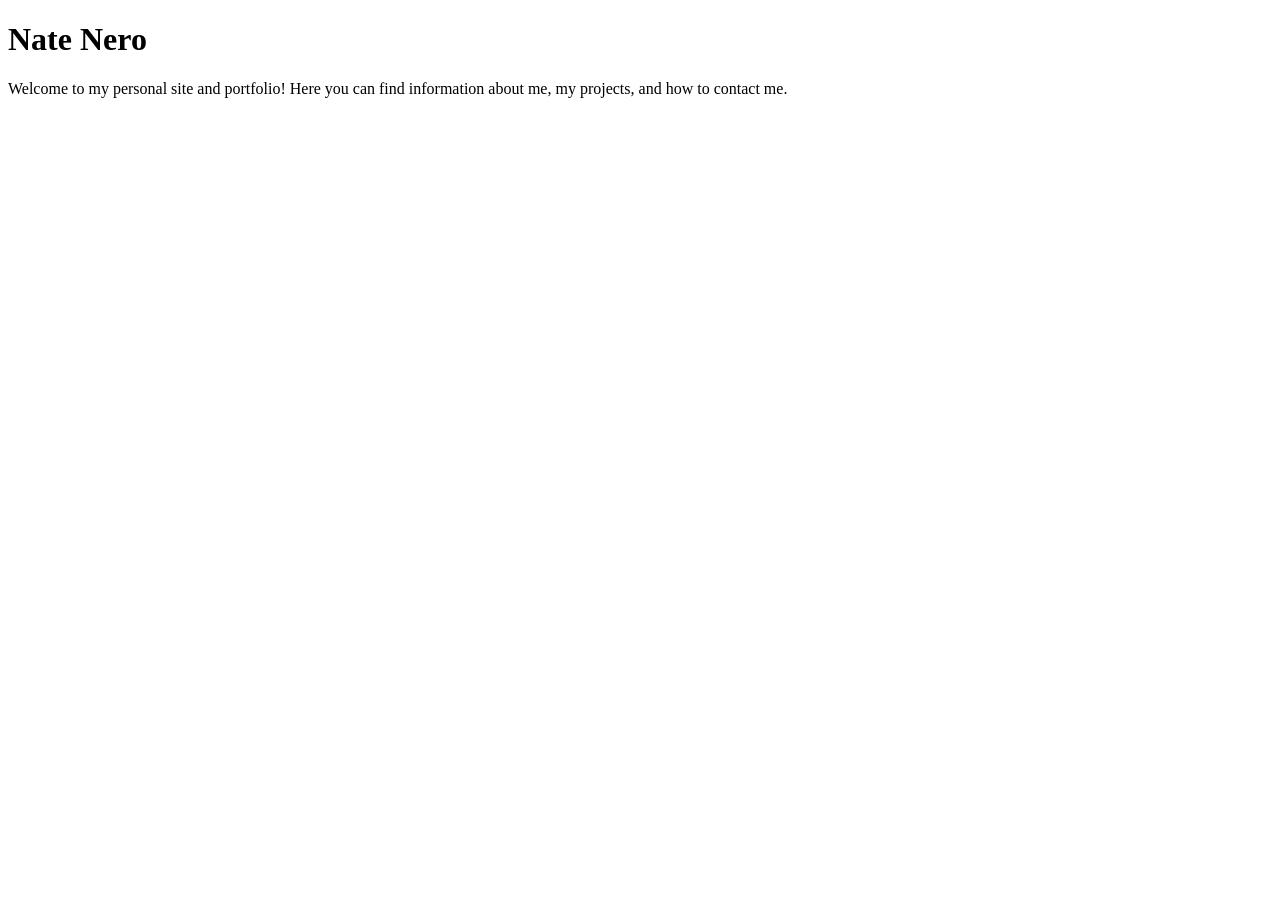
==== index.html @ 9da64f37 "Create index.html" ====
<!DOCTYPE html>
<html lang="en">
<head>
    <meta charset="UTF-8">
    <meta name="viewport" content="width=device-width, initial-scale=1.0">
    <title>Nate Nero: Personal site and portfolio</title>
</head>
<body>
    <h1>Nate Nero</h1>
    <p>Welcome to my personal site and portfolio! Here you can find information about me, my projects, and how to contact me.</p>
</body>
</html>
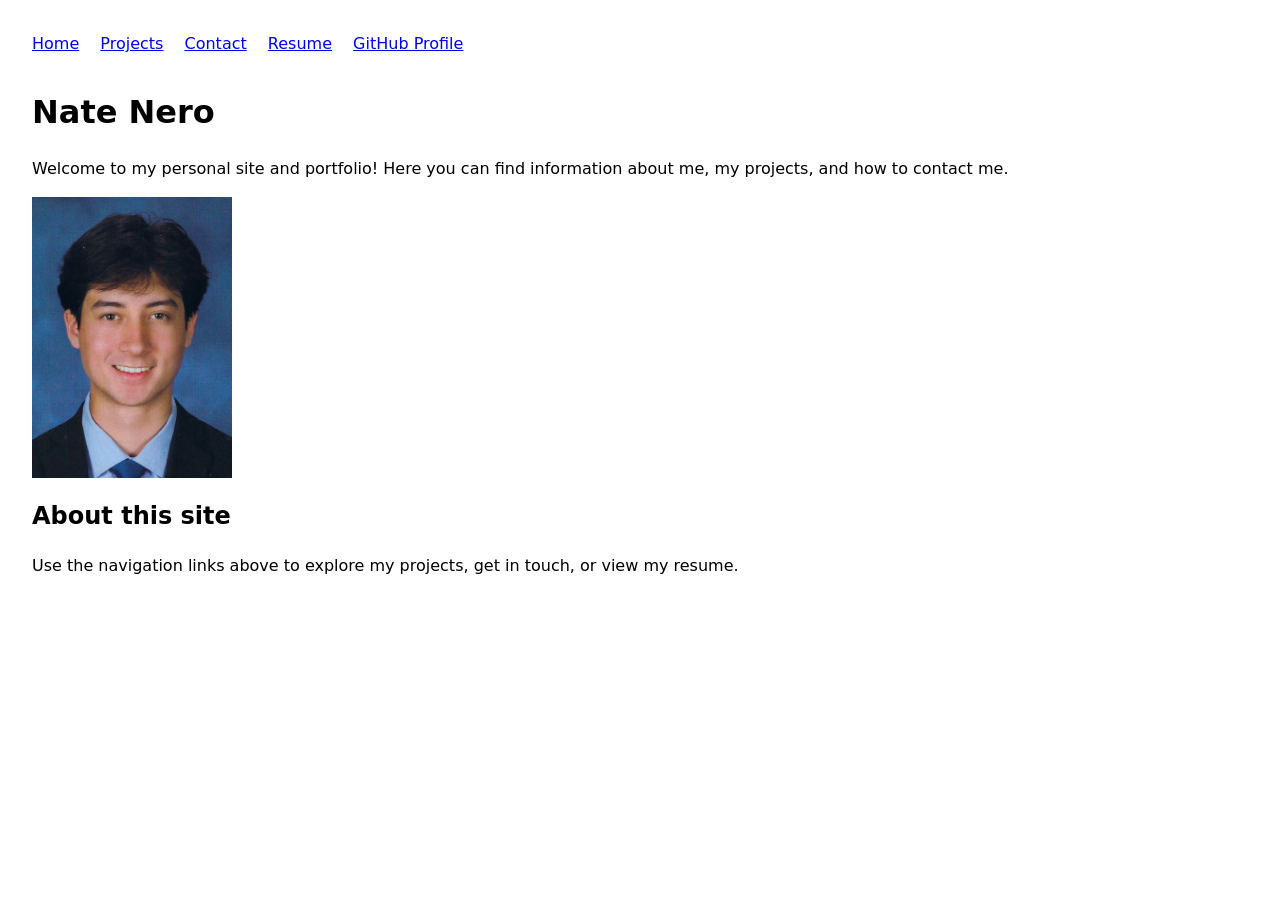
==== commit 73b52976: "Finish Lab Added everything" ====
--- a/index.html
+++ b/index.html
@@ -1,12 +1,25 @@
 <!DOCTYPE html>
 <html lang="en">
 <head>
+    <link rel="stylesheet" href="style.css">
     <meta charset="UTF-8">
     <meta name="viewport" content="width=device-width, initial-scale=1.0">
     <title>Nate Nero: Personal site and portfolio</title>
 </head>
 <body>
+    <nav aria-label="Main navigation">
+        <a href="./index.html">Home</a>
+        <a href="./projects/index.html">Projects</a>
+        <a href="./contact/index.html">Contact</a>
+        <a href="./resume/index.html">Resume</a>
+        <a href="https://github.com/nnero-sd" target="_blank" rel="noreferrer">GitHub Profile</a>
+    </nav>
     <h1>Nate Nero</h1>
     <p>Welcome to my personal site and portfolio! Here you can find information about me, my projects, and how to contact me.</p>
+    <img src="images/ProfilePic.png" alt="Nate Nero Pic" width="200">
+    <section>
+        <h2>About this site</h2>
+        <p>Use the navigation links above to explore my projects, get in touch, or view my resume.</p>
+    </section>
 </body>
-</html>+</html>
--- a/style.css
+++ b/style.css
@@ -0,0 +1,36 @@
+body {
+  /* Set line height to 1.5 times the font size
+	   and use the OS’s UI font as the website font
+	 */
+  font: 100%/1.5 system-ui;
+  margin: 2rem;
+}
+
+nav {
+  margin-bottom: 2rem;
+}
+
+nav a {
+  margin-right: 1rem;
+}
+
+img {
+  display: block;
+  margin-top: 1rem;
+}
+
+form label {
+  display: block;
+  margin-bottom: 1rem;
+}
+
+input,
+textarea,
+button {
+  font: inherit;
+}
+
+textarea {
+  min-height: 8rem;
+  min-width: 18rem;
+}
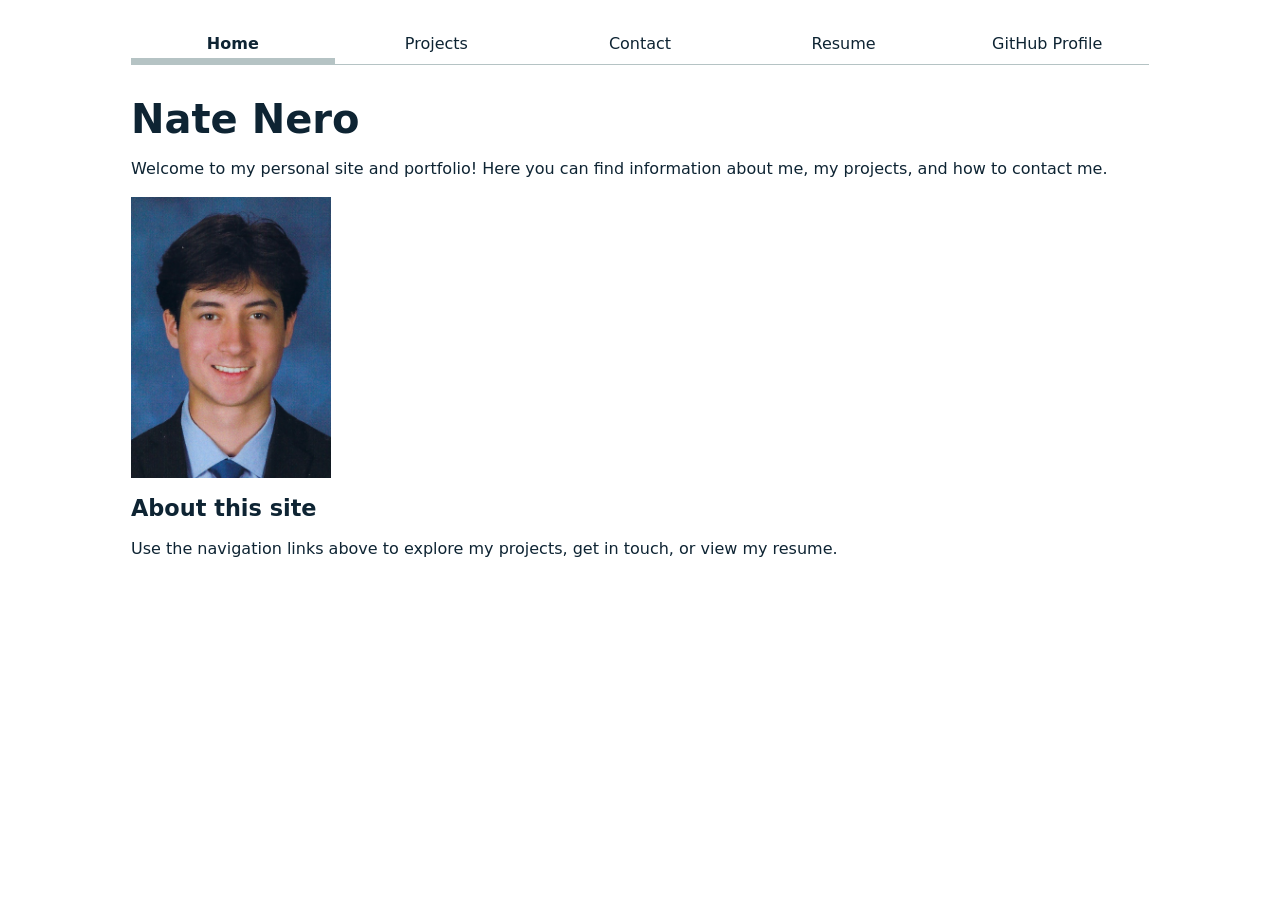
==== commit 71187ade: "Lab2 Lab 2 changes" ====
--- a/index.html
+++ b/index.html
@@ -8,7 +8,7 @@
 </head>
 <body>
     <nav aria-label="Main navigation">
-        <a href="./index.html">Home</a>
+        <a class="current" href="./index.html">Home</a>
         <a href="./projects/index.html">Projects</a>
         <a href="./contact/index.html">Contact</a>
         <a href="./resume/index.html">Resume</a>
--- a/style.css
+++ b/style.css
@@ -1,27 +1,87 @@
+:root {
+  --color-accent: oklch(65% 50% 0);
+  --color-border: oklch(50% 10% 200 / 40%);
+  --color-text: oklch(25% 10% 240);
+  --color-muted: oklch(35% 6% 240);
+  --color-surface: oklch(98% 0.01 95);
+}
+
 body {
-  /* Set line height to 1.5 times the font size
-	   and use the OS’s UI font as the website font
-	 */
   font: 100%/1.5 system-ui;
-  margin: 2rem;
+  color: var(--color-text);
+  max-width: 100ch;
+  margin-inline: auto;
+  padding: 1rem;
 }
 
 nav {
+  display: flex;
   margin-bottom: 2rem;
+  border-bottom: 1px solid var(--color-border);
 }
 
 nav a {
-  margin-right: 1rem;
+  flex: 1;
+  padding: 0.5em;
+  text-align: center;
+  text-decoration: none;
+  color: inherit;
+}
+
+nav a:hover {
+  color: var(--color-accent);
+  background-color: oklch(from var(--color-accent) 95% 5% h);
+}
+
+nav a.current {
+  border-bottom: 0.4em solid var(--color-border);
+  padding-bottom: 0.1em;
+  font-weight: 600;
+}
+
+h1,
+h2,
+h3,
+h4,
+h5,
+h6 {
+  line-height: 1.1;
+  text-wrap: balance;
+}
+
+h1 {
+  font-size: 2.5rem;
+  margin-bottom: 0.5rem;
+}
+
+h2 {
+  font-size: 1.4rem;
+  margin-bottom: 0.5rem;
 }
 
 img {
+  max-width: 100%;
+  height: auto;
   display: block;
-  margin-top: 1rem;
+}
+
+form {
+  display: grid;
+  grid-template-columns: auto 1fr;
+  gap: 1rem;
+  margin-top: 1.5rem;
 }
 
 form label {
-  display: block;
-  margin-bottom: 1rem;
+  display: grid;
+  grid-template-columns: subgrid;
+  grid-column: 1 / -1;
+  align-items: center;
+  gap: 1rem;
+}
+
+form button {
+  grid-column: 1 / -1;
 }
 
 input,
@@ -30,7 +90,77 @@
   font: inherit;
 }
 
+input,
+textarea,
+button {
+  box-sizing: border-box;
+  width: 100%;
+}
+
 textarea {
   min-height: 8rem;
-  min-width: 18rem;
+  resize: vertical;
 }
+
+button {
+  padding: 0.5rem 0.75rem;
+}
+
+.projects {
+  display: grid;
+  grid-template-columns: repeat(auto-fill, minmax(15em, 1fr));
+  gap: 1rem;
+  margin-top: 2rem;
+}
+
+.projects article {
+  display: grid;
+  grid-template-rows: subgrid;
+  grid-row: span 3;
+  gap: 0.75rem;
+  padding: 1rem;
+  background: var(--color-surface);
+  border: 1px solid var(--color-border);
+}
+
+.projects article img {
+  width: 100%;
+  aspect-ratio: 4 / 3;
+  object-fit: cover;
+}
+
+.resume-page {
+  max-width: 80ch;
+}
+
+.resume-intro {
+  margin-bottom: 2rem;
+  color: var(--color-muted);
+}
+
+.resume-section {
+  margin-bottom: 2rem;
+  padding-bottom: 1rem;
+  border-bottom: 1px solid var(--color-border);
+}
+
+.resume-section article header {
+  display: flex;
+  justify-content: space-between;
+  align-items: baseline;
+  gap: 1rem;
+  flex-wrap: wrap;
+}
+
+.resume-section article p {
+  margin-top: 0.5rem;
+}
+
+.resume-section ul {
+  padding-left: 1.25rem;
+}
+
+.resume-section time {
+  color: var(--color-muted);
+  font-weight: 600;
+}
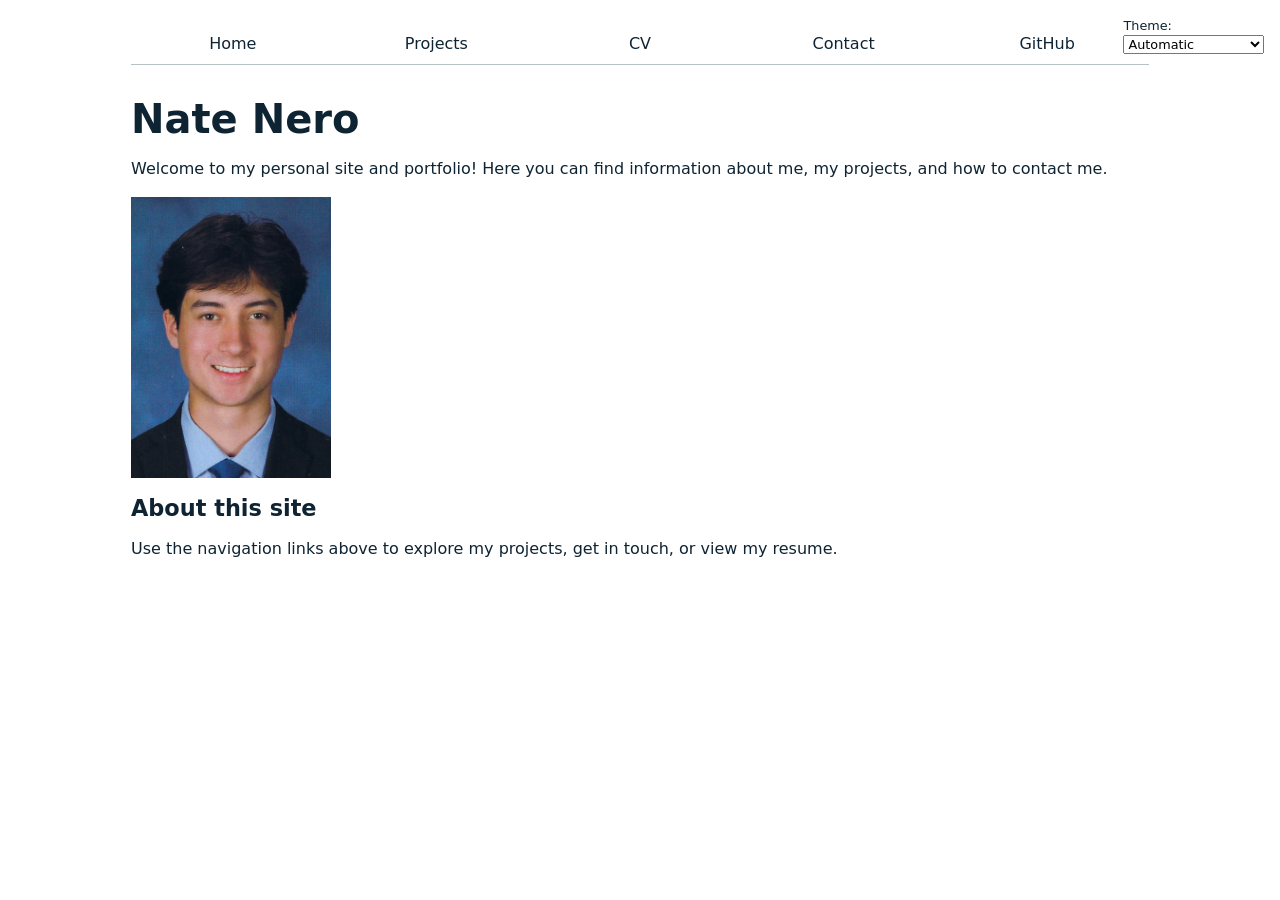
==== commit 611e10c5: "Lab3 Lab3 Changes - added JS, lightmode, darkmode" ====
--- a/index.html
+++ b/index.html
@@ -2,18 +2,13 @@
 <html lang="en">
 <head>
     <link rel="stylesheet" href="style.css">
+    <script type="module" src="./global.js"></script>
     <meta charset="UTF-8">
     <meta name="viewport" content="width=device-width, initial-scale=1.0">
     <title>Nate Nero: Personal site and portfolio</title>
 </head>
 <body>
-    <nav aria-label="Main navigation">
-        <a class="current" href="./index.html">Home</a>
-        <a href="./projects/index.html">Projects</a>
-        <a href="./contact/index.html">Contact</a>
-        <a href="./resume/index.html">Resume</a>
-        <a href="https://github.com/nnero-sd" target="_blank" rel="noreferrer">GitHub Profile</a>
-    </nav>
+    
     <h1>Nate Nero</h1>
     <p>Welcome to my personal site and portfolio! Here you can find information about me, my projects, and how to contact me.</p>
     <img src="images/ProfilePic.png" alt="Nate Nero Pic" width="200">
--- a/style.css
+++ b/style.css
@@ -1,4 +1,5 @@
 :root {
+  color-scheme: light dark;
   --color-accent: oklch(65% 50% 0);
   --color-border: oklch(50% 10% 200 / 40%);
   --color-text: oklch(25% 10% 240);
@@ -17,7 +18,8 @@
 nav {
   display: flex;
   margin-bottom: 2rem;
-  border-bottom: 1px solid var(--color-border);
+  --border-color: oklch(50% 10% 200 / 40%);
+  border-bottom: 1px solid var(--border-color);
 }
 
 nav a {
@@ -30,11 +32,11 @@
 
 nav a:hover {
   color: var(--color-accent);
-  background-color: oklch(from var(--color-accent) 95% 5% h);
+  background-color: color-mix(in oklab, var(--color-accent), canvas 85%);
 }
 
 nav a.current {
-  border-bottom: 0.4em solid var(--color-border);
+  border-bottom: 0.4em solid var(--border-color);
   padding-bottom: 0.1em;
   font-weight: 600;
 }
@@ -86,15 +88,24 @@
 
 input,
 textarea,
+select,
 button {
   font: inherit;
 }
 
 input,
 textarea,
+select,
 button {
   box-sizing: border-box;
   width: 100%;
+}
+
+.color-scheme {
+  position: absolute;
+  top: 1rem;
+  right: 1rem;
+  font-size: 80%;
 }
 
 textarea {
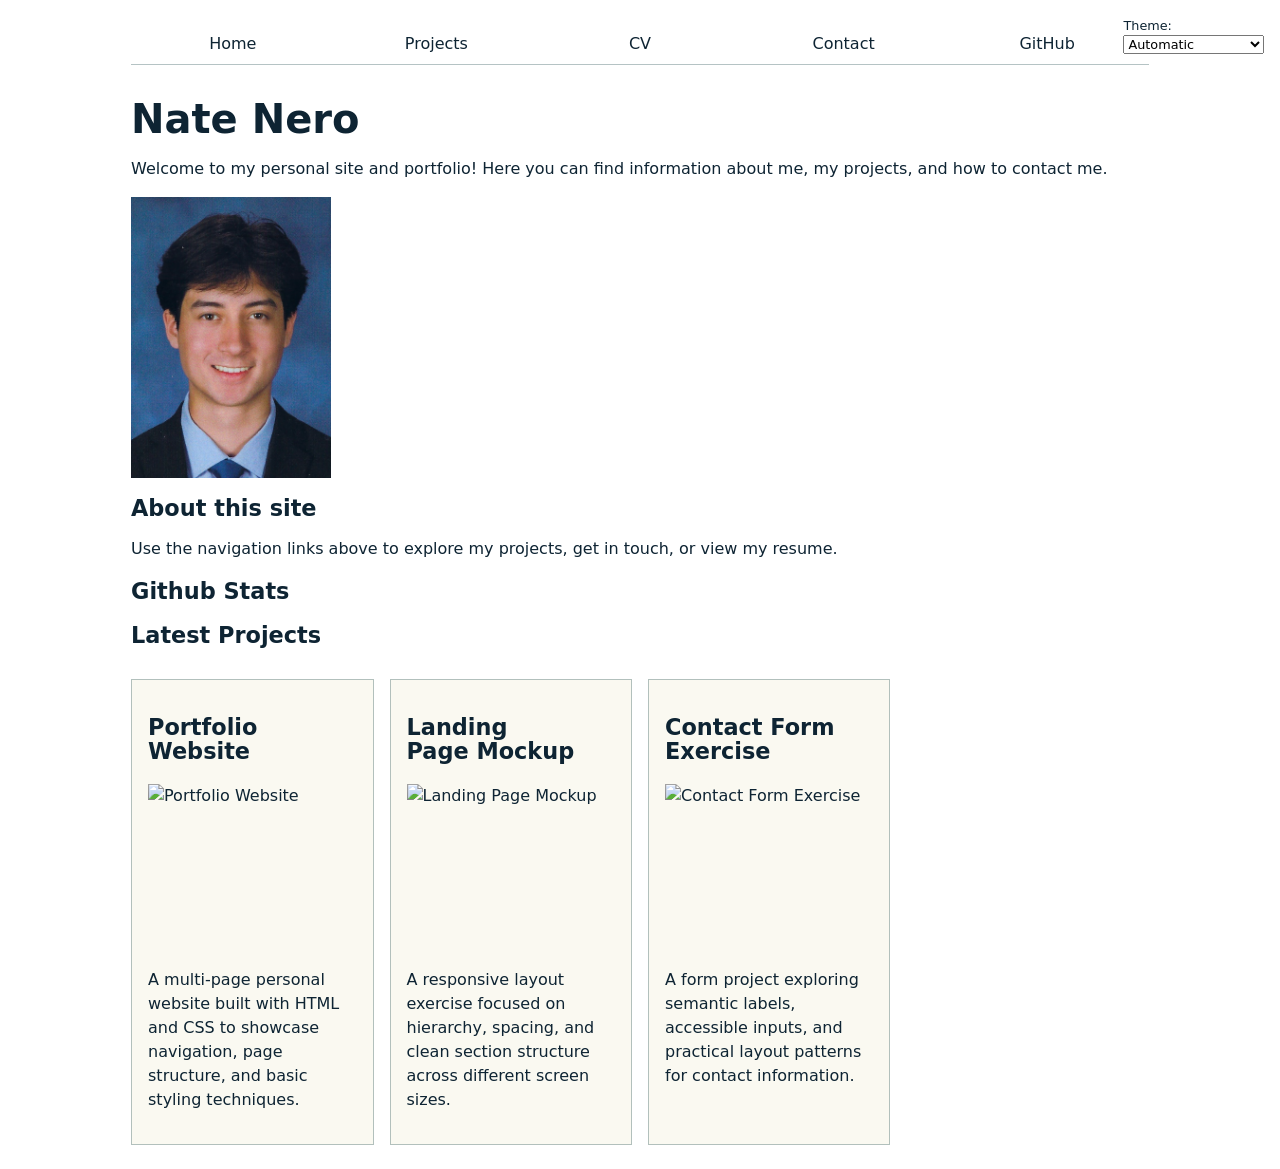
==== commit ed6d4653: "Lab4 Lab4 changes" ====
--- a/index.html
+++ b/index.html
@@ -3,6 +3,7 @@
 <head>
     <link rel="stylesheet" href="style.css">
     <script type="module" src="./global.js"></script>
+    <script src="index.js" type="module" defer></script>
     <meta charset="UTF-8">
     <meta name="viewport" content="width=device-width, initial-scale=1.0">
     <title>Nate Nero: Personal site and portfolio</title>
@@ -16,5 +17,12 @@
         <h2>About this site</h2>
         <p>Use the navigation links above to explore my projects, get in touch, or view my resume.</p>
     </section>
+    <div id="profile-stats">
+        <h2>Github Stats</h2>
+    </div>
+    <h2>Latest Projects</h2>
+    <div class="projects">
+        <!-- Dynamically added content will appear here -->
+    </div>
 </body>
 </html>
--- a/style.css
+++ b/style.css
@@ -140,6 +140,25 @@
   object-fit: cover;
 }
 
+#profile-stats dl {
+  display: grid;
+  grid-template-columns: repeat(4, 1fr);
+  font-weight: bold;
+}
+
+#profile-stats dt {
+  grid-row: 1;
+  font-size: 0.85rem;
+  text-transform: uppercase;
+  color: var(--color-muted);
+}
+
+#profile-stats dd {
+  grid-row: 2;
+  font-size: 2rem;
+  margin: 0;
+}
+
 .resume-page {
   max-width: 80ch;
 }
